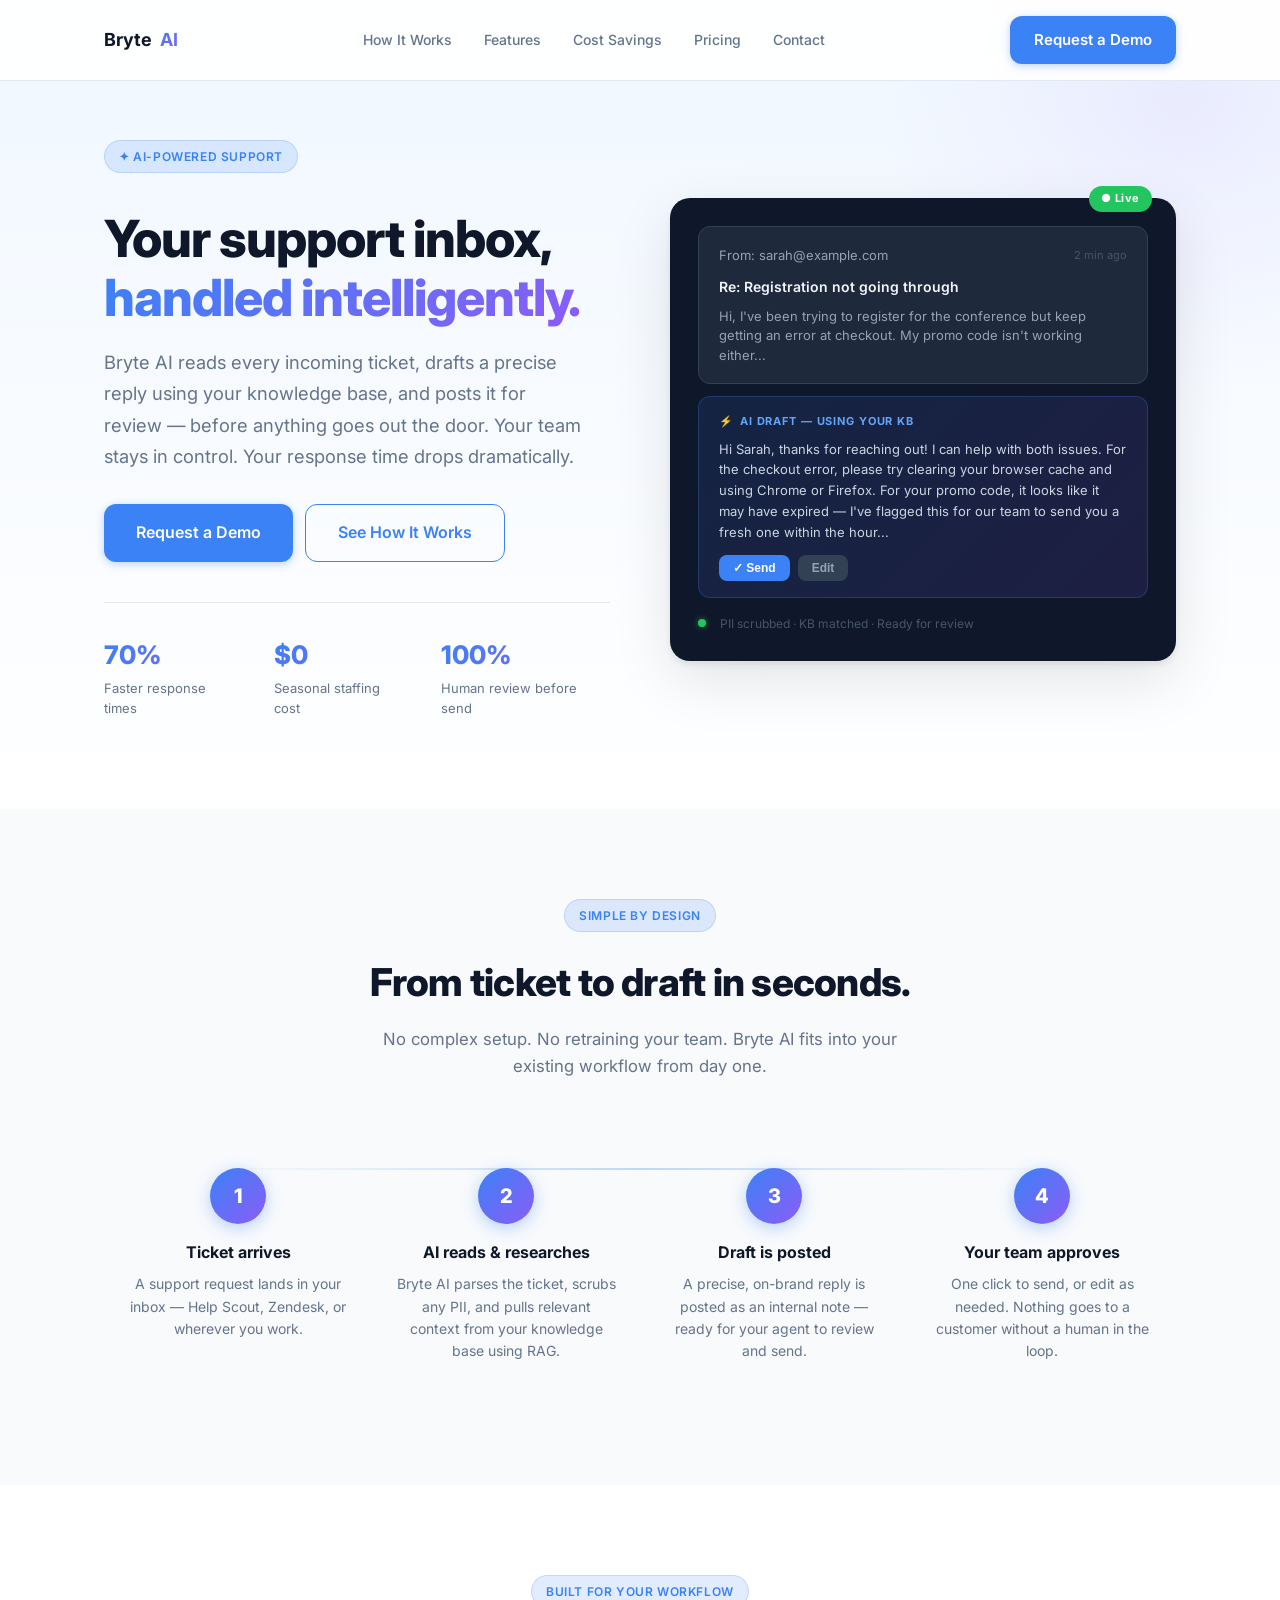
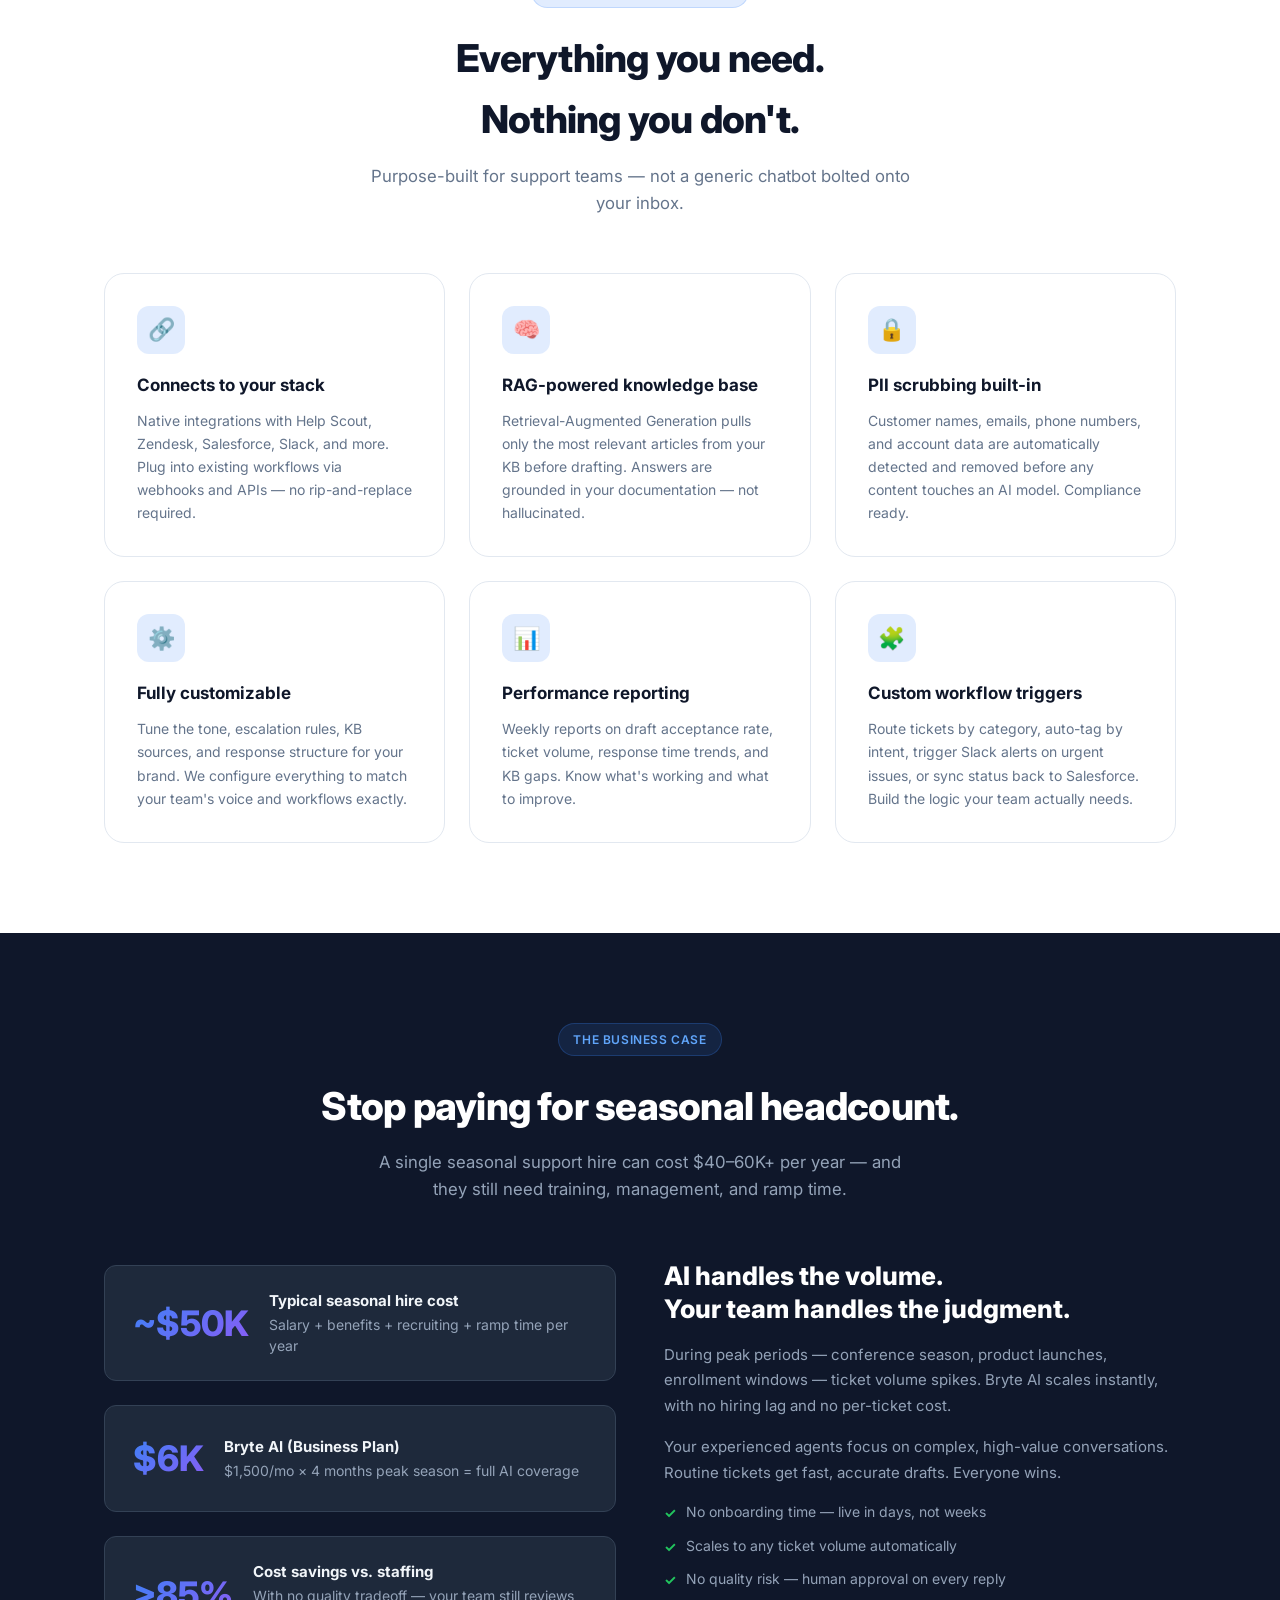
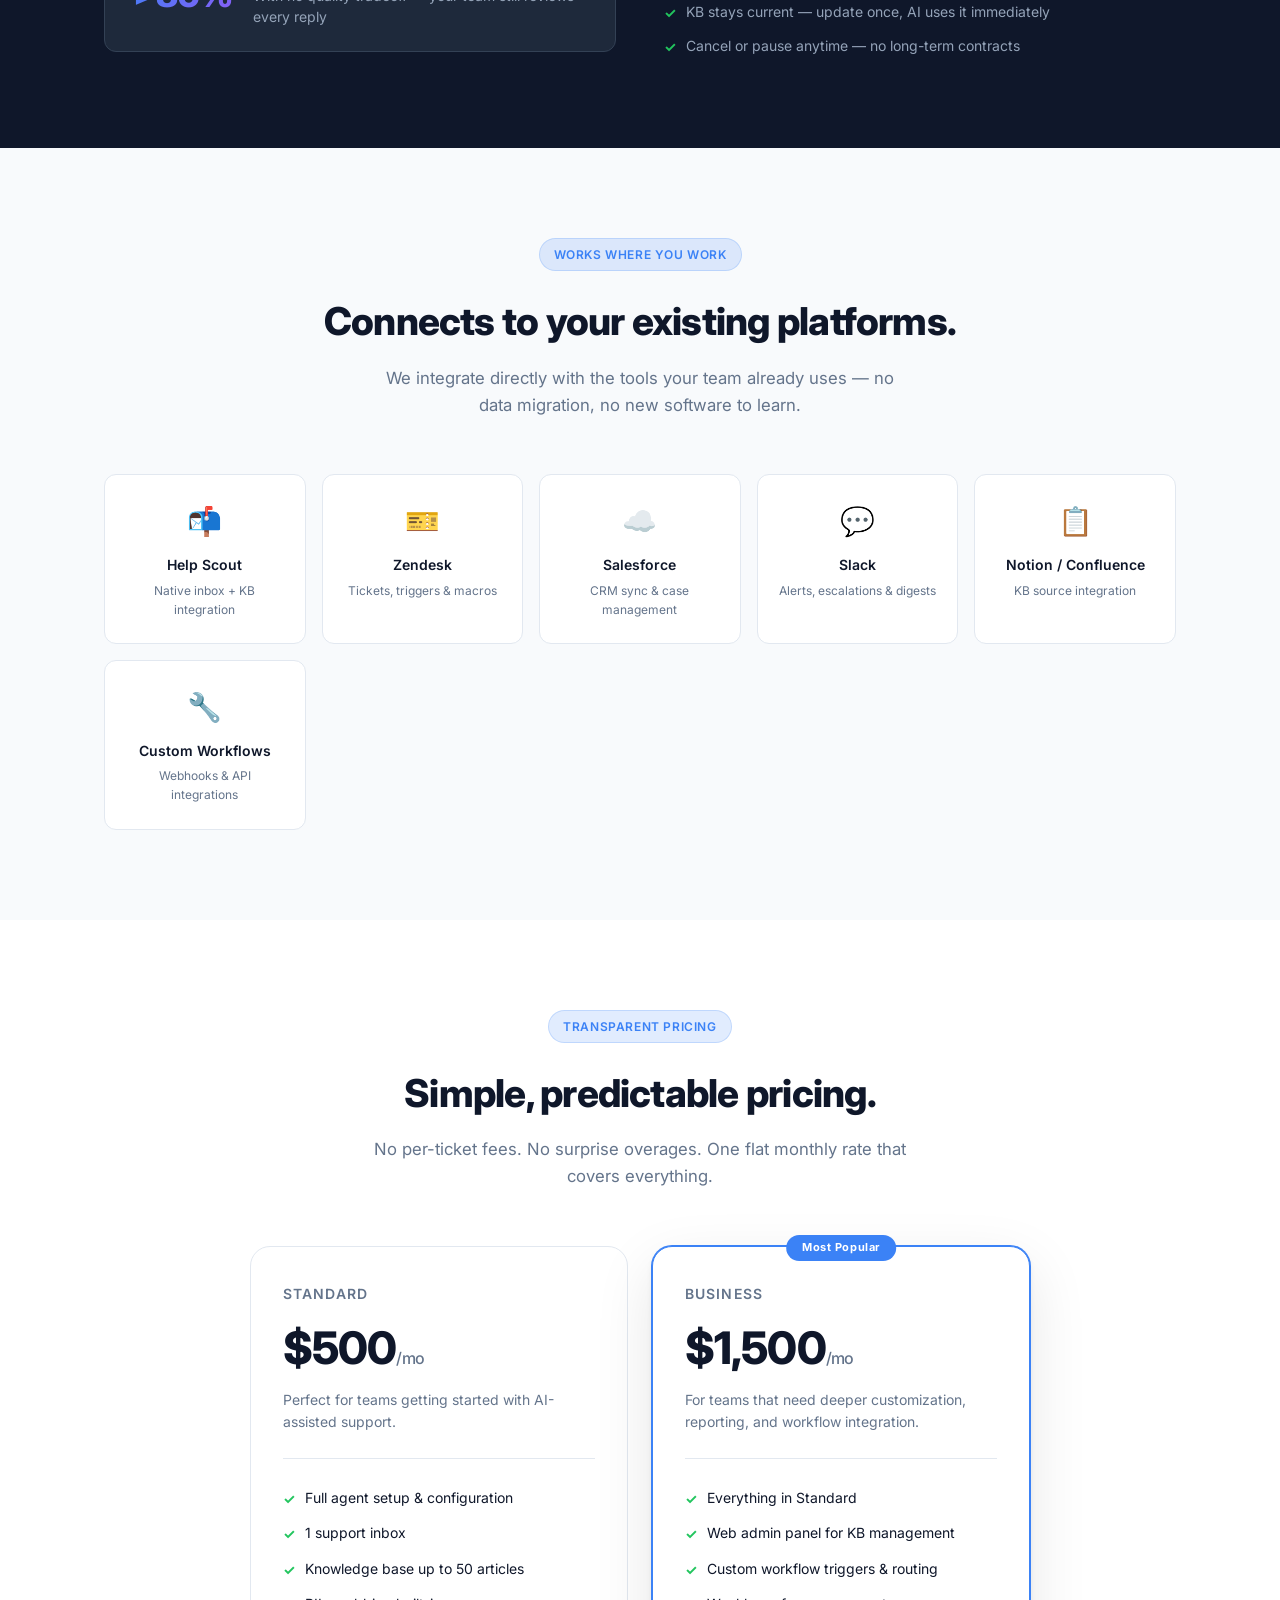
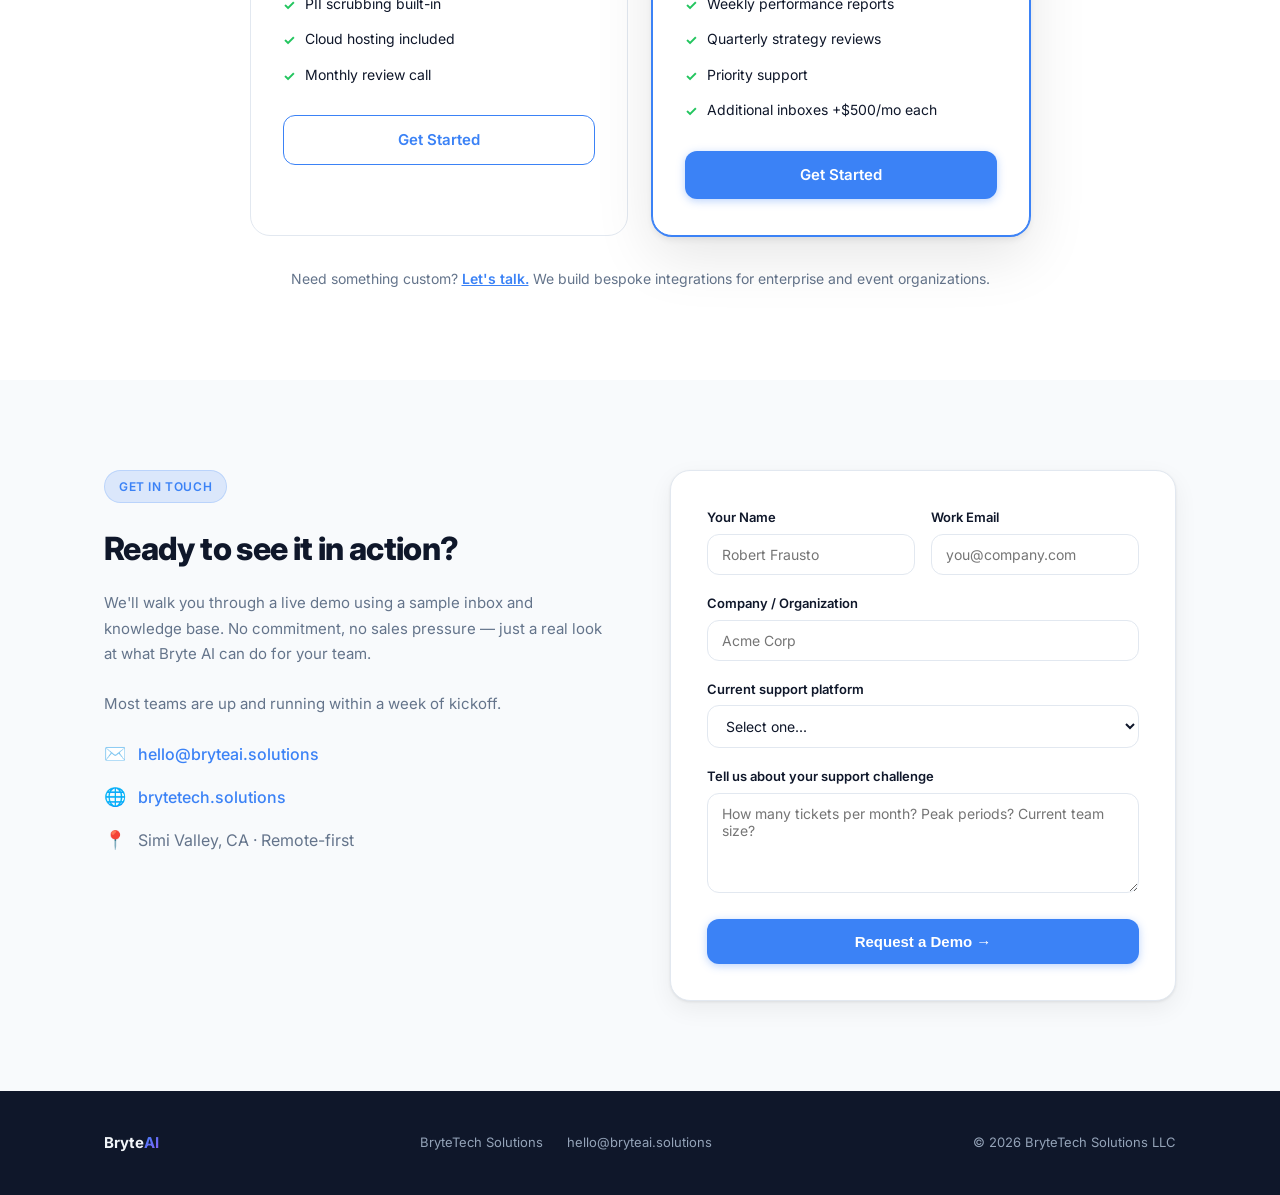
==== index.html @ 88f57b85 "init: Bryte AI landing page" ====
<!DOCTYPE html>
<html lang="en">
<head>
  <meta charset="UTF-8" />
  <meta name="viewport" content="width=device-width, initial-scale=1.0" />
  <title>Bryte AI — AI Support Agent for Modern Teams</title>
  <meta name="description" content="Bryte AI reads your support inbox, drafts intelligent replies using your knowledge base, and integrates with the tools you already use. Cut support costs without cutting quality." />
  <link rel="preconnect" href="https://fonts.googleapis.com" />
  <link rel="preconnect" href="https://fonts.gstatic.com" crossorigin />
  <link href="https://fonts.googleapis.com/css2?family=Inter:wght@400;500;600;700;800&display=swap" rel="stylesheet" />
  <link rel="stylesheet" href="styles.css" />
</head>
<body>

  <!-- NAV -->
  <nav>
    <div class="nav-inner">
      <a href="/" class="nav-logo">Bryte<span>AI</span></a>
      <ul class="nav-links">
        <li><a href="#how-it-works">How It Works</a></li>
        <li><a href="#features">Features</a></li>
        <li><a href="#savings">Cost Savings</a></li>
        <li><a href="#pricing">Pricing</a></li>
        <li><a href="#contact">Contact</a></li>
      </ul>
      <div class="nav-cta">
        <a href="#contact" class="btn btn-primary">Request a Demo</a>
      </div>
    </div>
  </nav>

  <!-- HERO -->
  <section class="hero">
    <div class="hero-inner">
      <div class="hero-copy">
        <div class="hero-eyebrow">
          <span class="badge">✦ AI-Powered Support</span>
        </div>
        <h1>Your support inbox,<br /><span class="gradient-text">handled intelligently.</span></h1>
        <p>Bryte AI reads every incoming ticket, drafts a precise reply using your knowledge base, and posts it for review — before anything goes out the door. Your team stays in control. Your response time drops dramatically.</p>
        <div class="hero-ctas">
          <a href="#contact" class="btn btn-primary btn-lg">Request a Demo</a>
          <a href="#how-it-works" class="btn btn-outline btn-lg">See How It Works</a>
        </div>
        <div class="hero-stats">
          <div>
            <div class="hero-stat-num">70%</div>
            <div class="hero-stat-label">Faster response times</div>
          </div>
          <div>
            <div class="hero-stat-num">$0</div>
            <div class="hero-stat-label">Seasonal staffing cost</div>
          </div>
          <div>
            <div class="hero-stat-num">100%</div>
            <div class="hero-stat-label">Human review before send</div>
          </div>
        </div>
      </div>
      <div class="hero-visual">
        <div class="hero-badge-live">● Live</div>
        <div class="ticket">
          <div class="ticket-header">
            <span class="ticket-from">From: sarah@example.com</span>
            <span style="font-size:11px;color:#475569;">2 min ago</span>
          </div>
          <div class="ticket-subject">Re: Registration not going through</div>
          <div class="ticket-body" style="margin-top:8px;">Hi, I've been trying to register for the conference but keep getting an error at checkout. My promo code isn't working either...</div>
        </div>
        <div class="ai-draft">
          <div class="ai-draft-label">
            <span>⚡</span> AI Draft — using your KB
          </div>
          <div class="ai-draft-text">
            Hi Sarah, thanks for reaching out! I can help with both issues. For the checkout error, please try clearing your browser cache and using Chrome or Firefox. For your promo code, it looks like it may have expired — I've flagged this for our team to send you a fresh one within the hour...
          </div>
          <div class="ai-actions">
            <button class="ai-btn ai-btn-send">✓ Send</button>
            <button class="ai-btn ai-btn-edit">Edit</button>
          </div>
        </div>
        <div style="margin-top:16px;display:flex;align-items:center;gap:8px;font-size:12px;color:#475569;">
          <span class="status-dot"></span>
          PII scrubbed · KB matched · Ready for review
        </div>
      </div>
    </div>
  </section>

  <!-- HOW IT WORKS -->
  <section class="section section-alt" id="how-it-works">
    <div class="container">
      <div class="section-header">
        <span class="badge">Simple by design</span>
        <h2>From ticket to draft in seconds.</h2>
        <p>No complex setup. No retraining your team. Bryte AI fits into your existing workflow from day one.</p>
      </div>
      <div class="steps">
        <div class="step">
          <div class="step-num">1</div>
          <h3>Ticket arrives</h3>
          <p>A support request lands in your inbox — Help Scout, Zendesk, or wherever you work.</p>
        </div>
        <div class="step">
          <div class="step-num">2</div>
          <h3>AI reads & researches</h3>
          <p>Bryte AI parses the ticket, scrubs any PII, and pulls relevant context from your knowledge base using RAG.</p>
        </div>
        <div class="step">
          <div class="step-num">3</div>
          <h3>Draft is posted</h3>
          <p>A precise, on-brand reply is posted as an internal note — ready for your agent to review and send.</p>
        </div>
        <div class="step">
          <div class="step-num">4</div>
          <h3>Your team approves</h3>
          <p>One click to send, or edit as needed. Nothing goes to a customer without a human in the loop.</p>
        </div>
      </div>
    </div>
  </section>

  <!-- FEATURES -->
  <section class="section" id="features">
    <div class="container">
      <div class="section-header">
        <span class="badge">Built for your workflow</span>
        <h2>Everything you need.<br />Nothing you don't.</h2>
        <p>Purpose-built for support teams — not a generic chatbot bolted onto your inbox.</p>
      </div>
      <div class="features-grid">
        <div class="feature-card">
          <div class="feature-icon">🔗</div>
          <h3>Connects to your stack</h3>
          <p>Native integrations with Help Scout, Zendesk, Salesforce, Slack, and more. Plug into existing workflows via webhooks and APIs — no rip-and-replace required.</p>
        </div>
        <div class="feature-card">
          <div class="feature-icon">🧠</div>
          <h3>RAG-powered knowledge base</h3>
          <p>Retrieval-Augmented Generation pulls only the most relevant articles from your KB before drafting. Answers are grounded in your documentation — not hallucinated.</p>
        </div>
        <div class="feature-card">
          <div class="feature-icon">🔒</div>
          <h3>PII scrubbing built-in</h3>
          <p>Customer names, emails, phone numbers, and account data are automatically detected and removed before any content touches an AI model. Compliance ready.</p>
        </div>
        <div class="feature-card">
          <div class="feature-icon">⚙️</div>
          <h3>Fully customizable</h3>
          <p>Tune the tone, escalation rules, KB sources, and response structure for your brand. We configure everything to match your team's voice and workflows exactly.</p>
        </div>
        <div class="feature-card">
          <div class="feature-icon">📊</div>
          <h3>Performance reporting</h3>
          <p>Weekly reports on draft acceptance rate, ticket volume, response time trends, and KB gaps. Know what's working and what to improve.</p>
        </div>
        <div class="feature-card">
          <div class="feature-icon">🧩</div>
          <h3>Custom workflow triggers</h3>
          <p>Route tickets by category, auto-tag by intent, trigger Slack alerts on urgent issues, or sync status back to Salesforce. Build the logic your team actually needs.</p>
        </div>
      </div>
    </div>
  </section>

  <!-- COST SAVINGS -->
  <section class="roi-section" id="savings">
    <div class="container">
      <div class="section-header">
        <span class="badge" style="color:#60a5fa;background:rgba(59,130,246,0.12);border-color:rgba(59,130,246,0.25);">The business case</span>
        <h2>Stop paying for seasonal headcount.</h2>
        <p style="color:#94a3b8;">A single seasonal support hire can cost $40–60K+ per year — and they still need training, management, and ramp time.</p>
      </div>
      <div class="roi-grid">
        <div class="roi-numbers">
          <div class="roi-item">
            <div class="roi-num">~$50K</div>
            <div class="roi-label"><strong>Typical seasonal hire cost</strong>Salary + benefits + recruiting + ramp time per year</div>
          </div>
          <div class="roi-item">
            <div class="roi-num">$6K</div>
            <div class="roi-label"><strong>Bryte AI (Business Plan)</strong>$1,500/mo × 4 months peak season = full AI coverage</div>
          </div>
          <div class="roi-item">
            <div class="roi-num">&gt;85%</div>
            <div class="roi-label"><strong>Cost savings vs. staffing</strong>With no quality tradeoff — your team still reviews every reply</div>
          </div>
        </div>
        <div class="roi-copy">
          <h3>AI handles the volume.<br />Your team handles the judgment.</h3>
          <p>During peak periods — conference season, product launches, enrollment windows — ticket volume spikes. Bryte AI scales instantly, with no hiring lag and no per-ticket cost.</p>
          <p>Your experienced agents focus on complex, high-value conversations. Routine tickets get fast, accurate drafts. Everyone wins.</p>
          <ul class="roi-list">
            <li>No onboarding time — live in days, not weeks</li>
            <li>Scales to any ticket volume automatically</li>
            <li>No quality risk — human approval on every reply</li>
            <li>KB stays current — update once, AI uses it immediately</li>
            <li>Cancel or pause anytime — no long-term contracts</li>
          </ul>
        </div>
      </div>
    </div>
  </section>

  <!-- PLATFORMS -->
  <section class="section section-alt">
    <div class="container">
      <div class="section-header">
        <span class="badge">Works where you work</span>
        <h2>Connects to your existing platforms.</h2>
        <p>We integrate directly with the tools your team already uses — no data migration, no new software to learn.</p>
      </div>
      <div class="platforms-grid">
        <div class="platform-card">
          <div class="platform-icon">📬</div>
          <div class="platform-name">Help Scout</div>
          <div class="platform-desc">Native inbox + KB integration</div>
        </div>
        <div class="platform-card">
          <div class="platform-icon">🎫</div>
          <div class="platform-name">Zendesk</div>
          <div class="platform-desc">Tickets, triggers & macros</div>
        </div>
        <div class="platform-card">
          <div class="platform-icon">☁️</div>
          <div class="platform-name">Salesforce</div>
          <div class="platform-desc">CRM sync & case management</div>
        </div>
        <div class="platform-card">
          <div class="platform-icon">💬</div>
          <div class="platform-name">Slack</div>
          <div class="platform-desc">Alerts, escalations & digests</div>
        </div>
        <div class="platform-card">
          <div class="platform-icon">📋</div>
          <div class="platform-name">Notion / Confluence</div>
          <div class="platform-desc">KB source integration</div>
        </div>
        <div class="platform-card">
          <div class="platform-icon">🔧</div>
          <div class="platform-name">Custom Workflows</div>
          <div class="platform-desc">Webhooks & API integrations</div>
        </div>
      </div>
    </div>
  </section>

  <!-- PRICING -->
  <section class="section" id="pricing">
    <div class="container">
      <div class="section-header">
        <span class="badge">Transparent pricing</span>
        <h2>Simple, predictable pricing.</h2>
        <p>No per-ticket fees. No surprise overages. One flat monthly rate that covers everything.</p>
      </div>
      <div class="pricing-grid">
        <div class="pricing-card">
          <div class="pricing-name">Standard</div>
          <div class="pricing-price">$500<span>/mo</span></div>
          <div class="pricing-desc">Perfect for teams getting started with AI-assisted support.</div>
          <ul class="pricing-features">
            <li>Full agent setup & configuration</li>
            <li>1 support inbox</li>
            <li>Knowledge base up to 50 articles</li>
            <li>PII scrubbing built-in</li>
            <li>Cloud hosting included</li>
            <li>Monthly review call</li>
          </ul>
          <a href="#contact" class="btn btn-outline" style="width:100%;justify-content:center;">Get Started</a>
        </div>
        <div class="pricing-card featured">
          <div class="pricing-popular">Most Popular</div>
          <div class="pricing-name">Business</div>
          <div class="pricing-price">$1,500<span>/mo</span></div>
          <div class="pricing-desc">For teams that need deeper customization, reporting, and workflow integration.</div>
          <ul class="pricing-features">
            <li>Everything in Standard</li>
            <li>Web admin panel for KB management</li>
            <li>Custom workflow triggers & routing</li>
            <li>Weekly performance reports</li>
            <li>Quarterly strategy reviews</li>
            <li>Priority support</li>
            <li>Additional inboxes +$500/mo each</li>
          </ul>
          <a href="#contact" class="btn btn-primary" style="width:100%;justify-content:center;">Get Started</a>
        </div>
      </div>
      <p style="text-align:center;color:var(--text-muted);font-size:14px;margin-top:32px;">Need something custom? <a href="#contact" style="color:var(--primary);font-weight:600;">Let's talk.</a> We build bespoke integrations for enterprise and event organizations.</p>
    </div>
  </section>

  <!-- CONTACT -->
  <section class="contact-section" id="contact">
    <div class="container">
      <div class="contact-inner">
        <div class="contact-copy">
          <span class="badge">Get in touch</span>
          <h2>Ready to see it in action?</h2>
          <p>We'll walk you through a live demo using a sample inbox and knowledge base. No commitment, no sales pressure — just a real look at what Bryte AI can do for your team.</p>
          <p>Most teams are up and running within a week of kickoff.</p>
          <div class="contact-detail">
            <span class="contact-detail-icon">✉️</span>
            <a href="mailto:hello@bryteai.solutions">hello@bryteai.solutions</a>
          </div>
          <div class="contact-detail">
            <span class="contact-detail-icon">🌐</span>
            <a href="https://brytetech.solutions" target="_blank">brytetech.solutions</a>
          </div>
          <div class="contact-detail">
            <span class="contact-detail-icon">📍</span>
            <span style="color:var(--text-muted);">Simi Valley, CA · Remote-first</span>
          </div>
        </div>
        <div class="contact-form">
          <form id="contactForm" action="https://formspree.io/f/REPLACE_ME" method="POST">
            <div class="form-row">
              <div class="form-group">
                <label for="name">Your Name</label>
                <input type="text" id="name" name="name" placeholder="Robert Frausto" required />
              </div>
              <div class="form-group">
                <label for="email">Work Email</label>
                <input type="email" id="email" name="email" placeholder="you@company.com" required />
              </div>
            </div>
            <div class="form-group">
              <label for="company">Company / Organization</label>
              <input type="text" id="company" name="company" placeholder="Acme Corp" />
            </div>
            <div class="form-group">
              <label for="platform">Current support platform</label>
              <select id="platform" name="platform">
                <option value="">Select one...</option>
                <option>Help Scout</option>
                <option>Zendesk</option>
                <option>Salesforce Service Cloud</option>
                <option>Freshdesk</option>
                <option>Email only</option>
                <option>Other</option>
              </select>
            </div>
            <div class="form-group">
              <label for="message">Tell us about your support challenge</label>
              <textarea id="message" name="message" placeholder="How many tickets per month? Peak periods? Current team size?"></textarea>
            </div>
            <button type="submit" class="btn btn-primary" style="width:100%;justify-content:center;font-size:15px;padding:14px;">Request a Demo →</button>
            <div class="form-success" id="formSuccess">✓ Got it! We'll be in touch within one business day.</div>
          </form>
        </div>
      </div>
    </div>
  </section>

  <!-- FOOTER -->
  <footer>
    <div class="container">
      <div class="footer-inner">
        <div class="footer-logo">Bryte<span style="background:linear-gradient(135deg,#3b82f6,#8b5cf6);-webkit-background-clip:text;-webkit-text-fill-color:transparent;background-clip:text;">AI</span></div>
        <div class="footer-links">
          <a href="https://brytetech.solutions" target="_blank">BryteTech Solutions</a>
          <a href="mailto:hello@bryteai.solutions">hello@bryteai.solutions</a>
        </div>
        <div class="footer-copy">© 2026 BryteTech Solutions LLC</div>
      </div>
    </div>
  </footer>

  <script>
    // Smooth form handling
    const form = document.getElementById('contactForm');
    const success = document.getElementById('formSuccess');
    form.addEventListener('submit', async (e) => {
      e.preventDefault();
      const btn = form.querySelector('button[type=submit]');
      btn.textContent = 'Sending...';
      btn.disabled = true;
      try {
        const res = await fetch(form.action, {
          method: 'POST',
          body: new FormData(form),
          headers: { 'Accept': 'application/json' }
        });
        if (res.ok) {
          form.reset();
          success.style.display = 'block';
          btn.textContent = '✓ Sent!';
        } else {
          btn.textContent = 'Try again';
          btn.disabled = false;
        }
      } catch {
        btn.textContent = 'Try again';
        btn.disabled = false;
      }
    });
  </script>
</body>
</html>
---- styles.css ----
/* ============================
   Bryte AI — Styles
   ============================ */

:root {
  --primary: #3b82f6;
  --primary-dark: #2563eb;
  --primary-glow: rgba(59, 130, 246, 0.15);
  --bg: #ffffff;
  --bg-alt: #f8fafc;
  --bg-dark: #0f172a;
  --bg-dark-card: #1e293b;
  --text: #0f172a;
  --text-muted: #64748b;
  --text-light: #94a3b8;
  --border: #e2e8f0;
  --border-dark: #334155;
  --radius: 12px;
  --radius-lg: 20px;
  --shadow: 0 1px 3px rgba(0,0,0,0.08), 0 8px 24px rgba(0,0,0,0.06);
  --shadow-lg: 0 4px 6px rgba(0,0,0,0.07), 0 20px 60px rgba(0,0,0,0.1);
}

*, *::before, *::after { box-sizing: border-box; margin: 0; padding: 0; }
html { scroll-behavior: smooth; }
body {
  font-family: 'Inter', -apple-system, BlinkMacSystemFont, sans-serif;
  color: var(--text);
  background: var(--bg);
  line-height: 1.6;
  font-size: 16px;
  -webkit-font-smoothing: antialiased;
}

/* ---- Utilities ---- */
.container { max-width: 1120px; margin: 0 auto; padding: 0 24px; }

.gradient-text {
  background: linear-gradient(135deg, #3b82f6 0%, #8b5cf6 100%);
  -webkit-background-clip: text;
  -webkit-text-fill-color: transparent;
  background-clip: text;
}

.badge {
  display: inline-flex;
  align-items: center;
  gap: 6px;
  padding: 6px 14px;
  border-radius: 100px;
  font-size: 12px;
  font-weight: 600;
  letter-spacing: 0.05em;
  text-transform: uppercase;
  background: var(--primary-glow);
  color: var(--primary);
  border: 1px solid rgba(59, 130, 246, 0.2);
  margin-bottom: 1.25rem;
}

/* ---- Buttons ---- */
.btn {
  display: inline-flex;
  align-items: center;
  gap: 8px;
  padding: 12px 24px;
  border-radius: var(--radius);
  font-size: 15px;
  font-weight: 600;
  text-decoration: none;
  cursor: pointer;
  border: none;
  transition: all 0.2s;
  white-space: nowrap;
}
.btn-primary {
  background: var(--primary);
  color: #fff;
  box-shadow: 0 2px 8px rgba(59,130,246,0.35);
}
.btn-primary:hover { background: var(--primary-dark); transform: translateY(-1px); box-shadow: 0 4px 16px rgba(59,130,246,0.4); }
.btn-outline {
  background: transparent;
  color: var(--primary);
  border: 1.5px solid var(--primary);
}
.btn-outline:hover { background: var(--primary-glow); }
.btn-lg { padding: 15px 32px; font-size: 16px; }

/* ---- Nav ---- */
nav {
  position: fixed;
  top: 0; left: 0; right: 0;
  z-index: 100;
  background: rgba(255,255,255,0.92);
  backdrop-filter: blur(12px);
  border-bottom: 1px solid var(--border);
}
.nav-inner {
  display: flex;
  align-items: center;
  justify-content: space-between;
  padding: 16px 24px;
  max-width: 1120px;
  margin: 0 auto;
}
.nav-logo {
  font-size: 18px;
  font-weight: 700;
  text-decoration: none;
  color: var(--text);
  display: flex;
  align-items: center;
  gap: 8px;
}
.nav-logo span {
  background: linear-gradient(135deg, #3b82f6, #8b5cf6);
  -webkit-background-clip: text;
  -webkit-text-fill-color: transparent;
  background-clip: text;
}
.nav-links {
  display: flex;
  align-items: center;
  gap: 32px;
  list-style: none;
}
.nav-links a {
  text-decoration: none;
  color: var(--text-muted);
  font-size: 14px;
  font-weight: 500;
  transition: color 0.2s;
}
.nav-links a:hover { color: var(--text); }
.nav-cta { display: flex; align-items: center; gap: 12px; }
@media (max-width: 768px) {
  .nav-links { display: none; }
}

/* ---- Hero ---- */
.hero {
  padding: 140px 0 90px;
  background: linear-gradient(180deg, #f0f7ff 0%, #ffffff 100%);
  position: relative;
  overflow: hidden;
}
.hero::before {
  content: '';
  position: absolute;
  top: -200px; right: -200px;
  width: 600px; height: 600px;
  background: radial-gradient(circle, rgba(139,92,246,0.08) 0%, transparent 70%);
  pointer-events: none;
}
.hero-inner {
  display: grid;
  grid-template-columns: 1fr 1fr;
  align-items: center;
  gap: 60px;
  max-width: 1120px;
  margin: 0 auto;
  padding: 0 24px;
}
.hero-eyebrow { margin-bottom: 1rem; }
.hero h1 {
  font-size: clamp(2.2rem, 4vw, 3.2rem);
  font-weight: 800;
  line-height: 1.15;
  letter-spacing: -0.02em;
  margin-bottom: 1.25rem;
}
.hero p {
  font-size: 1.15rem;
  color: var(--text-muted);
  line-height: 1.7;
  margin-bottom: 2rem;
  max-width: 480px;
}
.hero-ctas { display: flex; gap: 12px; flex-wrap: wrap; }
.hero-stats {
  display: flex;
  gap: 32px;
  margin-top: 2.5rem;
  padding-top: 2rem;
  border-top: 1px solid var(--border);
}
.hero-stat-num {
  font-size: 1.6rem;
  font-weight: 800;
  background: linear-gradient(135deg, #3b82f6, #8b5cf6);
  -webkit-background-clip: text;
  -webkit-text-fill-color: transparent;
  background-clip: text;
}
.hero-stat-label { font-size: 13px; color: var(--text-muted); margin-top: 2px; }

/* Hero visual */
.hero-visual {
  background: var(--bg-dark);
  border-radius: var(--radius-lg);
  padding: 28px;
  box-shadow: var(--shadow-lg), 0 0 0 1px rgba(255,255,255,0.06);
  position: relative;
}
.ticket {
  background: var(--bg-dark-card);
  border-radius: var(--radius);
  padding: 18px 20px;
  border: 1px solid var(--border-dark);
  margin-bottom: 12px;
}
.ticket-header {
  display: flex;
  align-items: center;
  justify-content: space-between;
  margin-bottom: 10px;
}
.ticket-from { font-size: 13px; color: var(--text-light); }
.ticket-subject { font-size: 14px; font-weight: 600; color: #f1f5f9; }
.ticket-body { font-size: 13px; color: #94a3b8; line-height: 1.5; }
.status-dot {
  width: 8px; height: 8px;
  border-radius: 50%;
  background: #22c55e;
  display: inline-block;
  margin-right: 6px;
  box-shadow: 0 0 6px rgba(34,197,94,0.6);
}
.ai-draft {
  background: linear-gradient(135deg, rgba(59,130,246,0.12), rgba(139,92,246,0.12));
  border: 1px solid rgba(59,130,246,0.25);
  border-radius: var(--radius);
  padding: 16px 20px;
  margin-top: 12px;
}
.ai-draft-label {
  font-size: 11px;
  font-weight: 700;
  color: #60a5fa;
  text-transform: uppercase;
  letter-spacing: 0.08em;
  margin-bottom: 8px;
  display: flex;
  align-items: center;
  gap: 6px;
}
.ai-draft-text { font-size: 13px; color: #cbd5e1; line-height: 1.6; }
.ai-actions {
  display: flex;
  gap: 8px;
  margin-top: 12px;
}
.ai-btn {
  padding: 6px 14px;
  border-radius: 8px;
  font-size: 12px;
  font-weight: 600;
  border: none;
  cursor: pointer;
}
.ai-btn-send { background: #3b82f6; color: #fff; }
.ai-btn-edit { background: var(--border-dark); color: #94a3b8; }
.hero-badge-live {
  position: absolute;
  top: -12px; right: 24px;
  background: #22c55e;
  color: #fff;
  font-size: 11px;
  font-weight: 700;
  padding: 4px 12px;
  border-radius: 100px;
  letter-spacing: 0.05em;
}
@media (max-width: 900px) {
  .hero-inner { grid-template-columns: 1fr; }
  .hero-visual { display: none; }
}

/* ---- How it works ---- */
.section { padding: 90px 0; }
.section-alt { background: var(--bg-alt); }
.section-header { text-align: center; margin-bottom: 56px; }
.section-header h2 { font-size: clamp(1.8rem, 3vw, 2.5rem); font-weight: 800; margin-bottom: 0.75rem; letter-spacing: -0.02em; }
.section-header p { font-size: 1.05rem; color: var(--text-muted); max-width: 540px; margin: 0 auto; }

.steps {
  display: grid;
  grid-template-columns: repeat(auto-fit, minmax(200px, 1fr));
  gap: 0;
  position: relative;
}
.steps::before {
  content: '';
  position: absolute;
  top: 32px;
  left: 10%;
  right: 10%;
  height: 2px;
  background: linear-gradient(90deg, transparent, var(--primary), transparent);
  opacity: 0.3;
}
.step {
  text-align: center;
  padding: 32px 24px;
  position: relative;
}
.step-num {
  width: 56px; height: 56px;
  border-radius: 50%;
  background: linear-gradient(135deg, #3b82f6, #8b5cf6);
  color: #fff;
  font-size: 20px;
  font-weight: 800;
  display: flex;
  align-items: center;
  justify-content: center;
  margin: 0 auto 16px;
  box-shadow: 0 4px 16px rgba(59,130,246,0.35);
}
.step h3 { font-size: 16px; font-weight: 700; margin-bottom: 8px; }
.step p { font-size: 14px; color: var(--text-muted); line-height: 1.6; }

/* ---- Features ---- */
.features-grid {
  display: grid;
  grid-template-columns: repeat(auto-fit, minmax(300px, 1fr));
  gap: 24px;
}
.feature-card {
  background: #fff;
  border: 1px solid var(--border);
  border-radius: var(--radius-lg);
  padding: 32px;
  transition: box-shadow 0.2s, transform 0.2s;
}
.feature-card:hover { box-shadow: var(--shadow-lg); transform: translateY(-2px); }
.feature-icon {
  width: 48px; height: 48px;
  background: var(--primary-glow);
  border-radius: 12px;
  display: flex;
  align-items: center;
  justify-content: center;
  font-size: 22px;
  margin-bottom: 18px;
}
.feature-card h3 { font-size: 17px; font-weight: 700; margin-bottom: 10px; }
.feature-card p { font-size: 14px; color: var(--text-muted); line-height: 1.65; }

/* ---- ROI / Savings ---- */
.roi-section {
  background: var(--bg-dark);
  color: #fff;
  padding: 90px 0;
}
.roi-section .section-header h2 { color: #fff; }
.roi-section .section-header p { color: var(--text-light); }
.roi-grid {
  display: grid;
  grid-template-columns: 1fr 1fr;
  gap: 48px;
  align-items: center;
}
.roi-numbers { display: flex; flex-direction: column; gap: 24px; }
.roi-item {
  background: var(--bg-dark-card);
  border: 1px solid var(--border-dark);
  border-radius: var(--radius);
  padding: 24px 28px;
  display: flex;
  align-items: center;
  gap: 20px;
}
.roi-num {
  font-size: 2.2rem;
  font-weight: 800;
  background: linear-gradient(135deg, #3b82f6, #8b5cf6);
  -webkit-background-clip: text;
  -webkit-text-fill-color: transparent;
  background-clip: text;
  white-space: nowrap;
}
.roi-label { font-size: 14px; color: #94a3b8; line-height: 1.5; }
.roi-label strong { display: block; color: #f1f5f9; font-size: 15px; margin-bottom: 2px; }
.roi-copy h3 { font-size: 1.6rem; font-weight: 800; margin-bottom: 16px; line-height: 1.3; }
.roi-copy p { color: #94a3b8; font-size: 15px; line-height: 1.7; margin-bottom: 16px; }
.roi-list { list-style: none; display: flex; flex-direction: column; gap: 10px; }
.roi-list li { display: flex; align-items: flex-start; gap: 10px; font-size: 14px; color: #94a3b8; }
.roi-list li::before { content: '✓'; color: #22c55e; font-weight: 700; flex-shrink: 0; margin-top: 1px; }
@media (max-width: 768px) { .roi-grid { grid-template-columns: 1fr; } }

/* ---- Platforms ---- */
.platforms-grid {
  display: grid;
  grid-template-columns: repeat(auto-fit, minmax(180px, 1fr));
  gap: 16px;
}
.platform-card {
  background: #fff;
  border: 1px solid var(--border);
  border-radius: var(--radius);
  padding: 24px 20px;
  text-align: center;
  transition: box-shadow 0.2s;
}
.platform-card:hover { box-shadow: var(--shadow); }
.platform-icon { font-size: 28px; margin-bottom: 10px; }
.platform-name { font-size: 14px; font-weight: 600; color: var(--text); margin-bottom: 4px; }
.platform-desc { font-size: 12px; color: var(--text-muted); }

/* ---- Pricing ---- */
.pricing-grid {
  display: grid;
  grid-template-columns: repeat(auto-fit, minmax(300px, 1fr));
  gap: 24px;
  max-width: 780px;
  margin: 0 auto;
}
.pricing-card {
  background: #fff;
  border: 1px solid var(--border);
  border-radius: var(--radius-lg);
  padding: 36px 32px;
  position: relative;
}
.pricing-card.featured {
  border-color: var(--primary);
  box-shadow: 0 0 0 1px var(--primary), var(--shadow-lg);
}
.pricing-popular {
  position: absolute;
  top: -12px;
  left: 50%;
  transform: translateX(-50%);
  background: var(--primary);
  color: #fff;
  font-size: 11px;
  font-weight: 700;
  padding: 4px 16px;
  border-radius: 100px;
  letter-spacing: 0.05em;
  white-space: nowrap;
}
.pricing-name { font-size: 14px; font-weight: 600; color: var(--text-muted); text-transform: uppercase; letter-spacing: 0.08em; margin-bottom: 8px; }
.pricing-price { font-size: 2.8rem; font-weight: 800; letter-spacing: -0.02em; margin-bottom: 4px; }
.pricing-price span { font-size: 16px; font-weight: 500; color: var(--text-muted); }
.pricing-desc { font-size: 14px; color: var(--text-muted); margin-bottom: 28px; padding-bottom: 24px; border-bottom: 1px solid var(--border); }
.pricing-features { list-style: none; display: flex; flex-direction: column; gap: 12px; margin-bottom: 28px; }
.pricing-features li { display: flex; align-items: flex-start; gap: 10px; font-size: 14px; }
.pricing-features li::before { content: '✓'; color: #22c55e; font-weight: 700; flex-shrink: 0; margin-top: 1px; }

/* ---- Contact ---- */
.contact-section { background: var(--bg-alt); padding: 90px 0; }
.contact-inner {
  display: grid;
  grid-template-columns: 1fr 1fr;
  gap: 60px;
  align-items: start;
}
.contact-copy h2 { font-size: 2rem; font-weight: 800; margin-bottom: 16px; letter-spacing: -0.02em; }
.contact-copy p { color: var(--text-muted); font-size: 15px; line-height: 1.7; margin-bottom: 24px; }
.contact-detail { display: flex; align-items: center; gap: 12px; margin-bottom: 14px; }
.contact-detail-icon { font-size: 18px; }
.contact-detail a { color: var(--primary); text-decoration: none; font-weight: 500; }
.contact-form { background: #fff; border: 1px solid var(--border); border-radius: var(--radius-lg); padding: 36px; box-shadow: var(--shadow); }
.form-group { margin-bottom: 18px; }
.form-group label { display: block; font-size: 13px; font-weight: 600; color: var(--text); margin-bottom: 6px; }
.form-group input,
.form-group textarea,
.form-group select {
  width: 100%;
  padding: 11px 14px;
  border: 1px solid var(--border);
  border-radius: var(--radius);
  font-size: 14px;
  font-family: inherit;
  color: var(--text);
  background: var(--bg);
  transition: border-color 0.2s, box-shadow 0.2s;
  outline: none;
}
.form-group input:focus,
.form-group textarea:focus,
.form-group select:focus {
  border-color: var(--primary);
  box-shadow: 0 0 0 3px var(--primary-glow);
}
.form-group textarea { resize: vertical; min-height: 100px; }
.form-row { display: grid; grid-template-columns: 1fr 1fr; gap: 16px; }
@media (max-width: 768px) {
  .contact-inner { grid-template-columns: 1fr; }
  .form-row { grid-template-columns: 1fr; }
}

/* ---- Footer ---- */
footer {
  background: var(--bg-dark);
  color: var(--text-light);
  padding: 40px 0;
}
.footer-inner {
  display: flex;
  align-items: center;
  justify-content: space-between;
  flex-wrap: wrap;
  gap: 16px;
}
.footer-logo { font-weight: 700; color: #f1f5f9; font-size: 15px; }
.footer-links { display: flex; gap: 24px; }
.footer-links a { color: var(--text-light); text-decoration: none; font-size: 13px; }
.footer-links a:hover { color: #f1f5f9; }
.footer-copy { font-size: 13px; }

/* ---- Form status ---- */
.form-success {
  display: none;
  background: rgba(34,197,94,0.1);
  border: 1px solid rgba(34,197,94,0.3);
  border-radius: var(--radius);
  padding: 16px;
  text-align: center;
  color: #16a34a;
  font-weight: 600;
  margin-top: 12px;
}
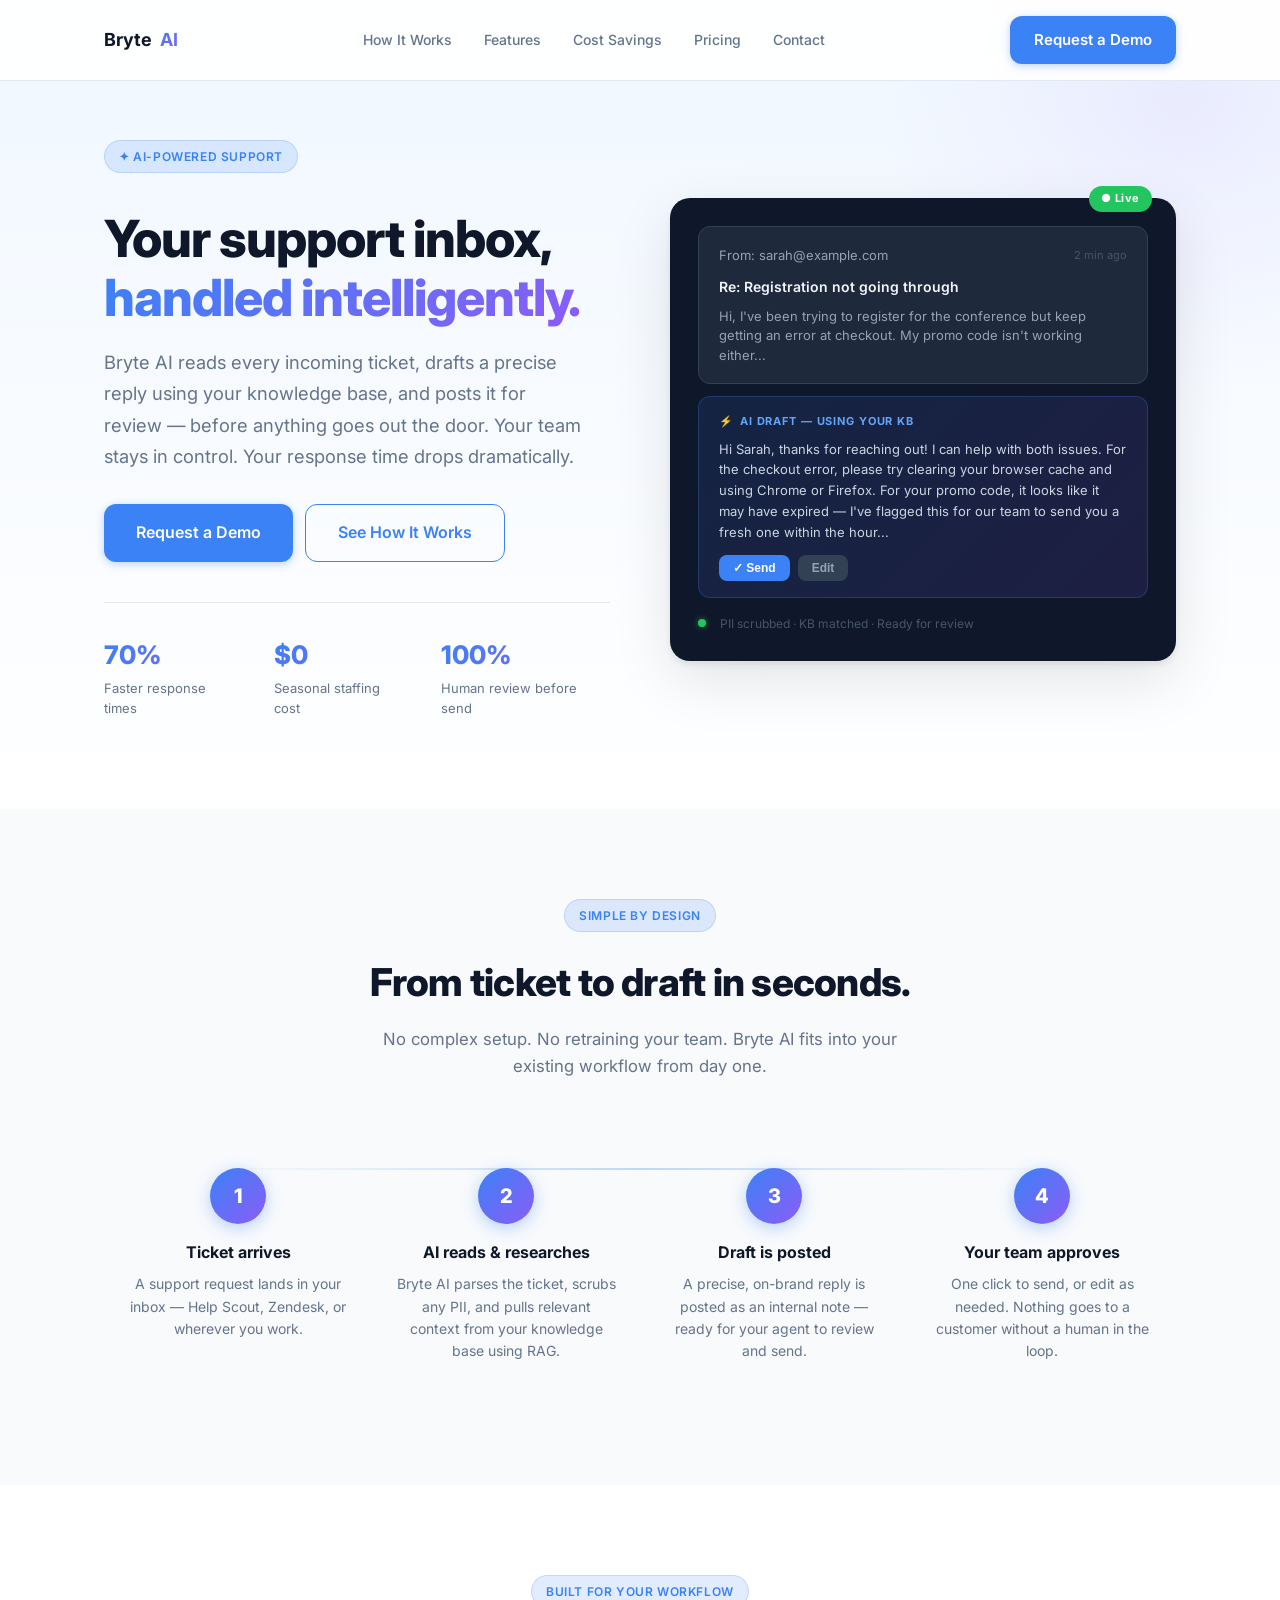
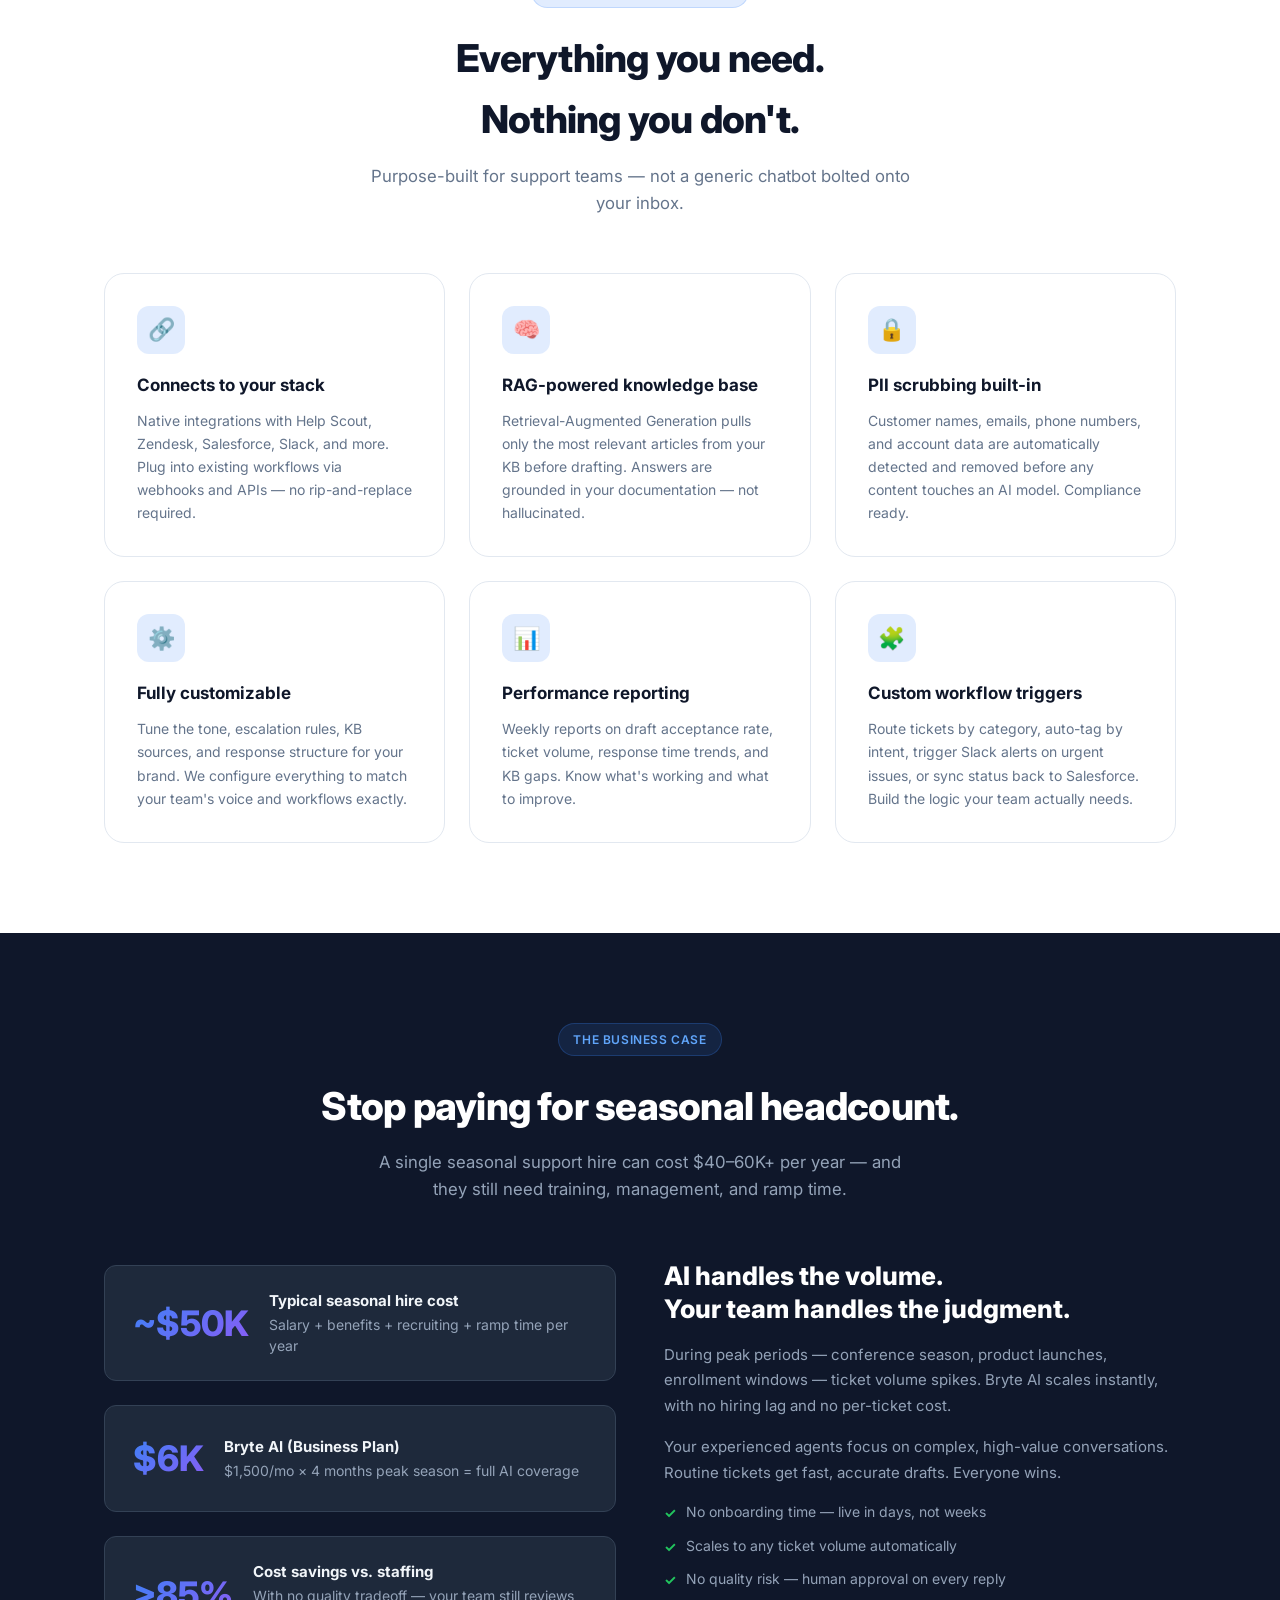
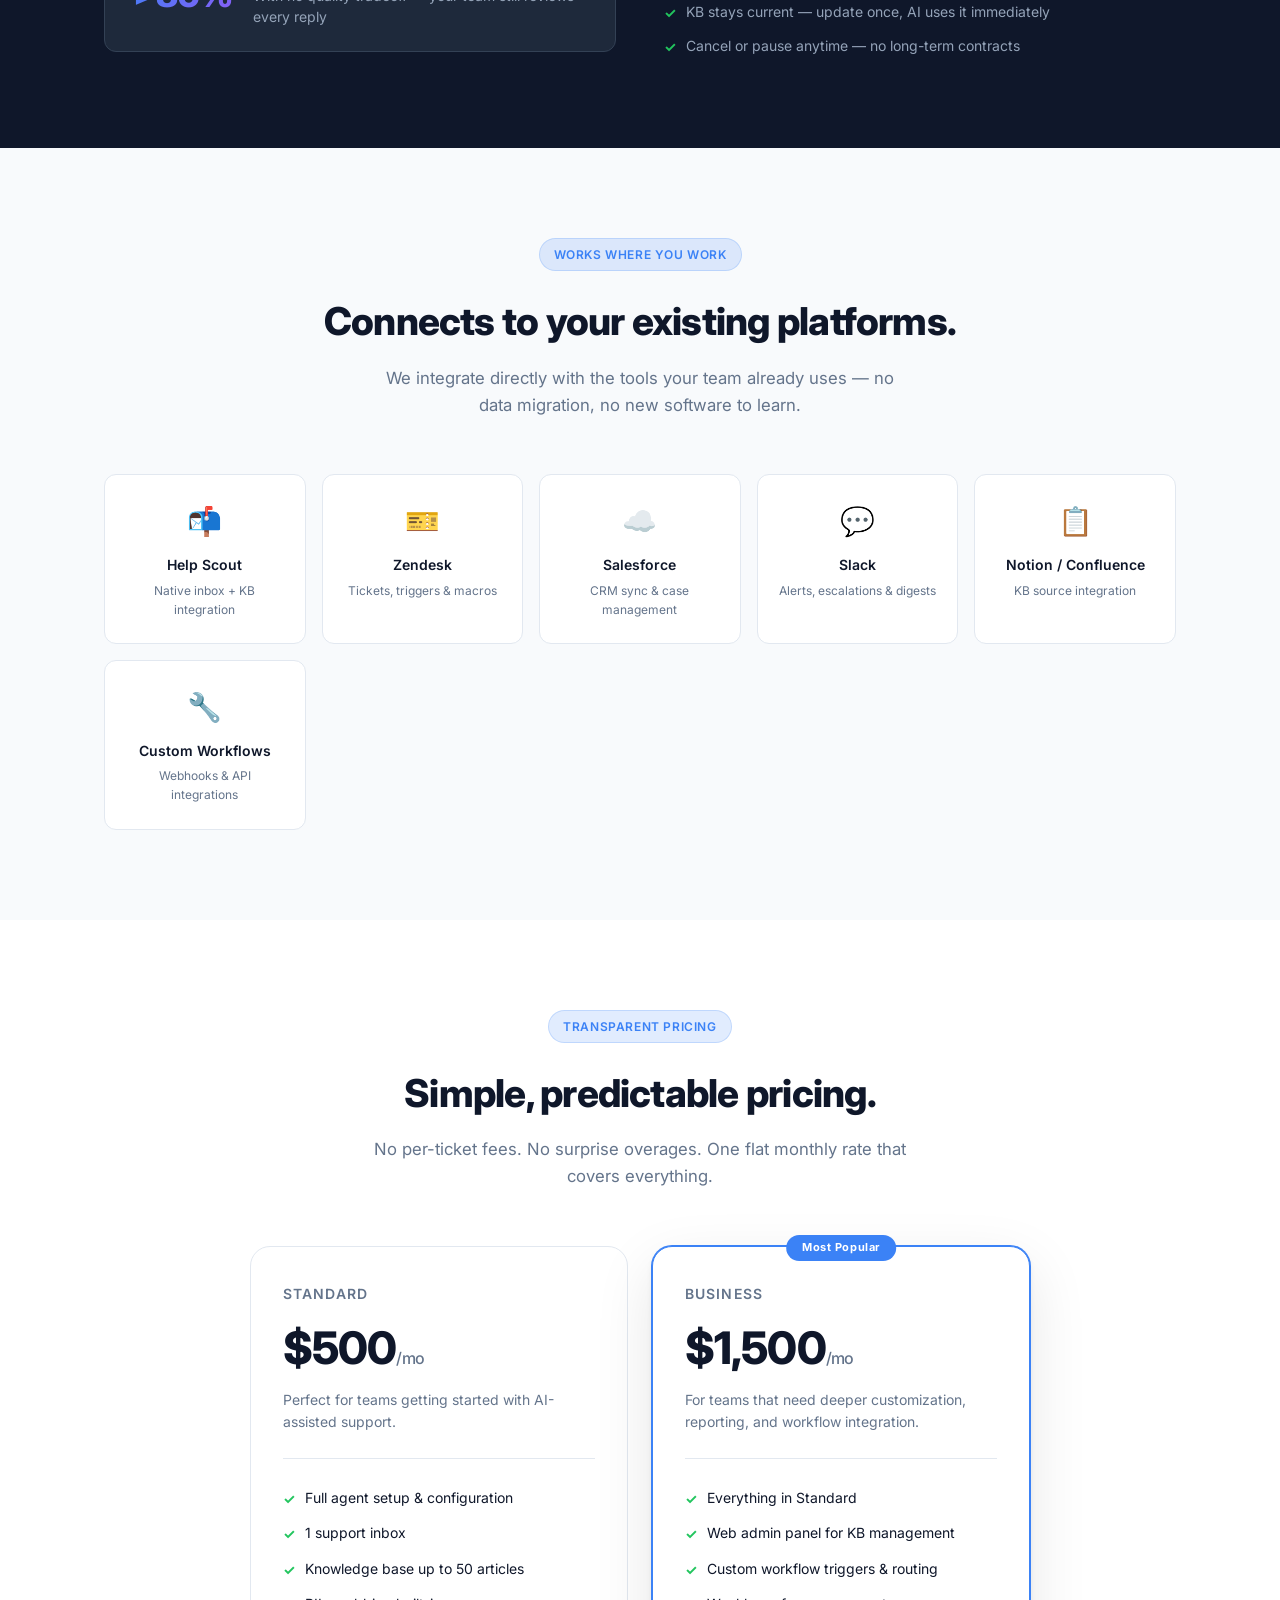
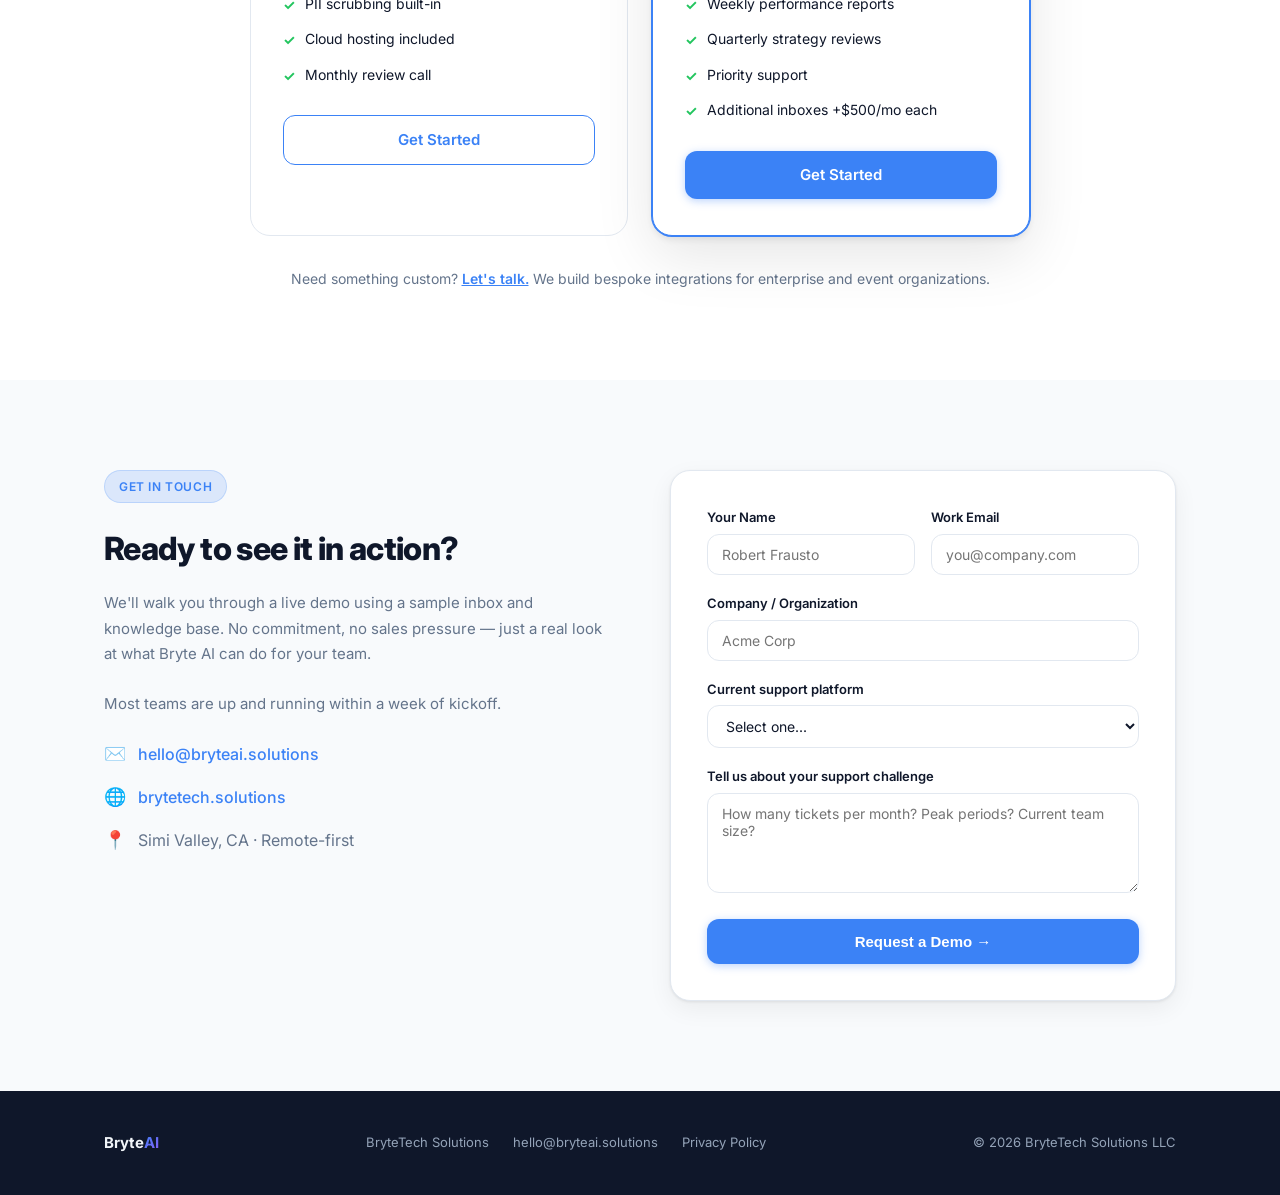
==== commit 723aedb2: "Add Privacy Policy link to homepage footer" ====
--- a/index.html
+++ b/index.html
@@ -359,6 +359,7 @@
         <div class="footer-links">
           <a href="https://brytetech.solutions" target="_blank">BryteTech Solutions</a>
           <a href="mailto:hello@bryteai.solutions">hello@bryteai.solutions</a>
+          <a href="/privacy">Privacy Policy</a>
         </div>
         <div class="footer-copy">© 2026 BryteTech Solutions LLC</div>
       </div>
